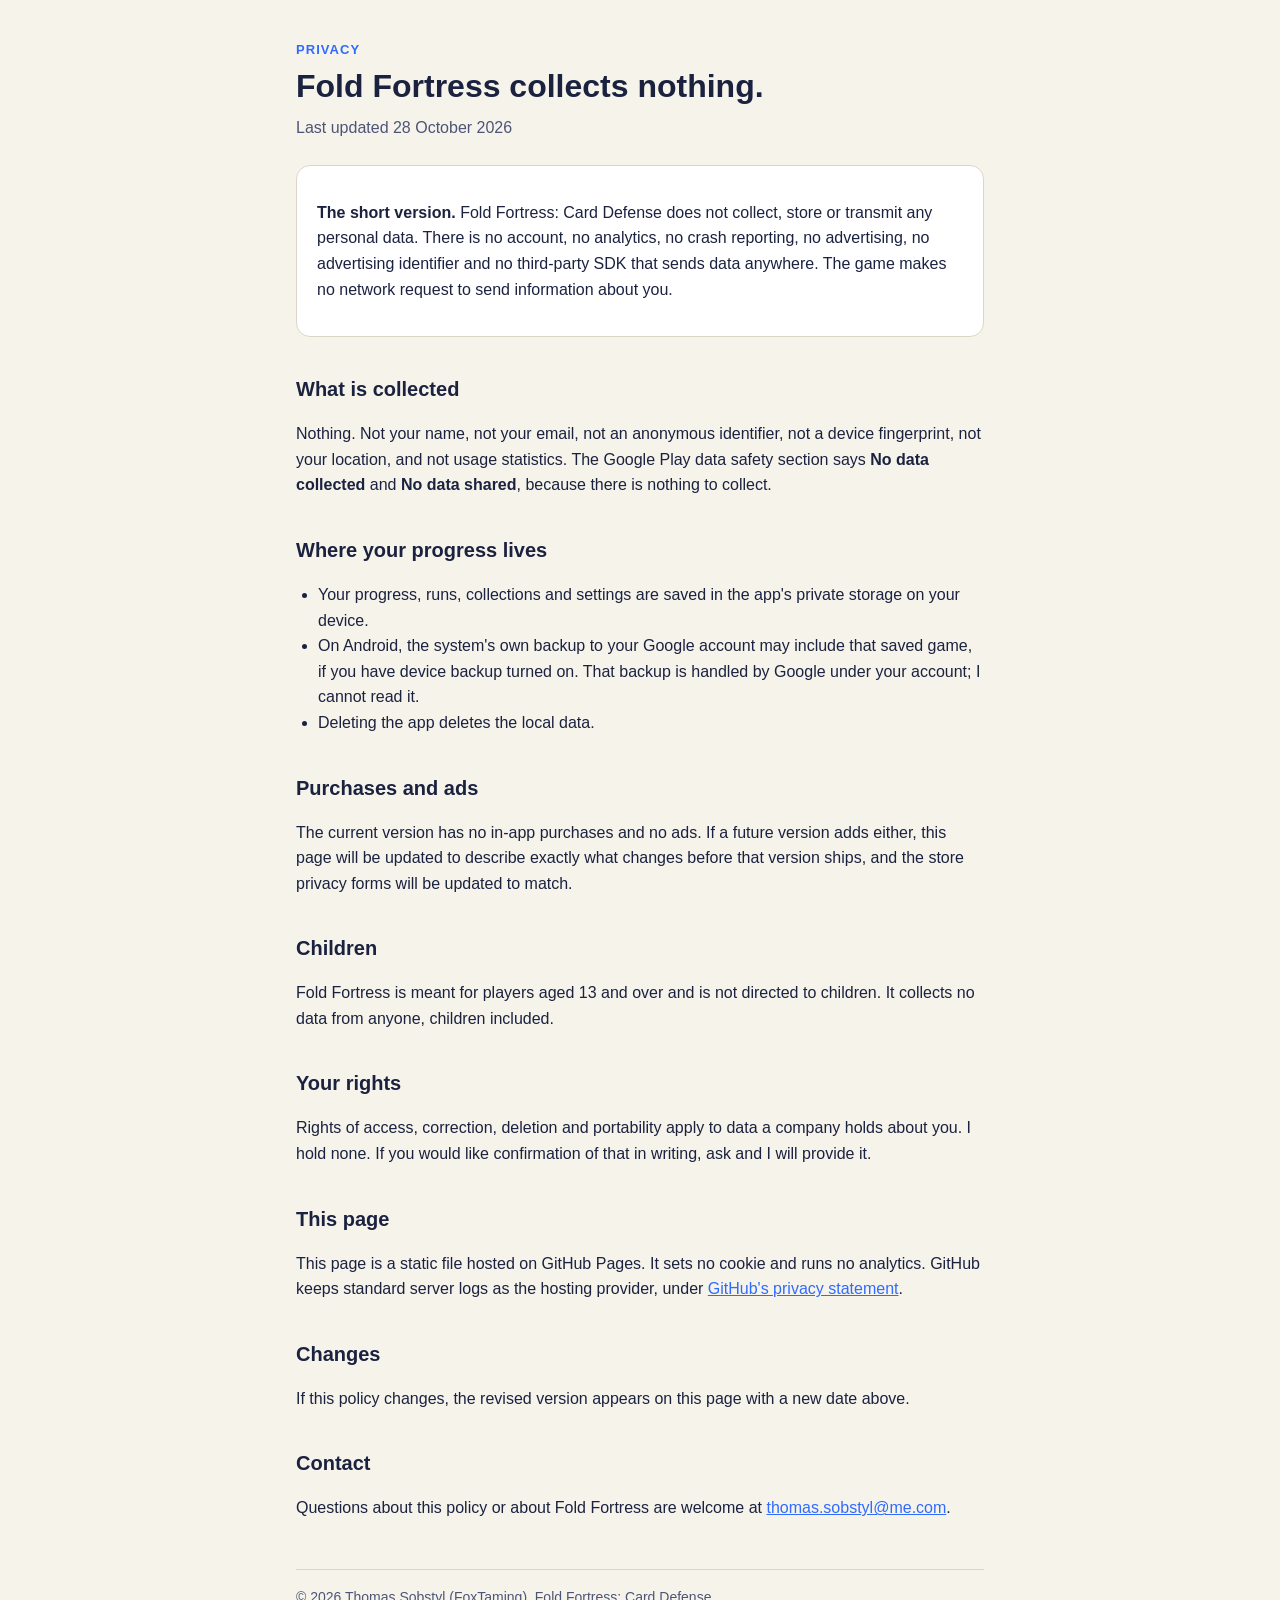
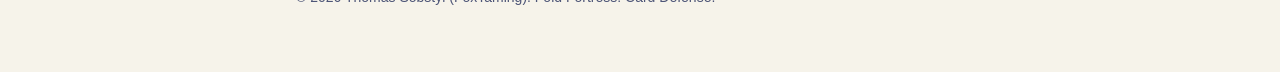
==== index.html @ e485d519 "Add the Fold Fortress privacy policy page Co-Authored-By: Claude Opus 5.5 <noreply@anthropic.com>" ====
<!DOCTYPE html>
<html lang="en">
<head>
<meta charset="utf-8">
<meta name="viewport" content="width=device-width,initial-scale=1">
<title>Fold Fortress: Card Defense</title>
<meta http-equiv="refresh" content="0; url=privacy.html">
<style>body { margin: 0; padding: 40px 16px; background: #f6f3ea; color: #1b2240; font-family: -apple-system, BlinkMacSystemFont, "Segoe UI", Roboto, sans-serif; }</style>
</head>
<body>
<p>Fold Fortress: Card Defense. <a href="privacy.html">Privacy policy</a>.</p>
</body>
</html>
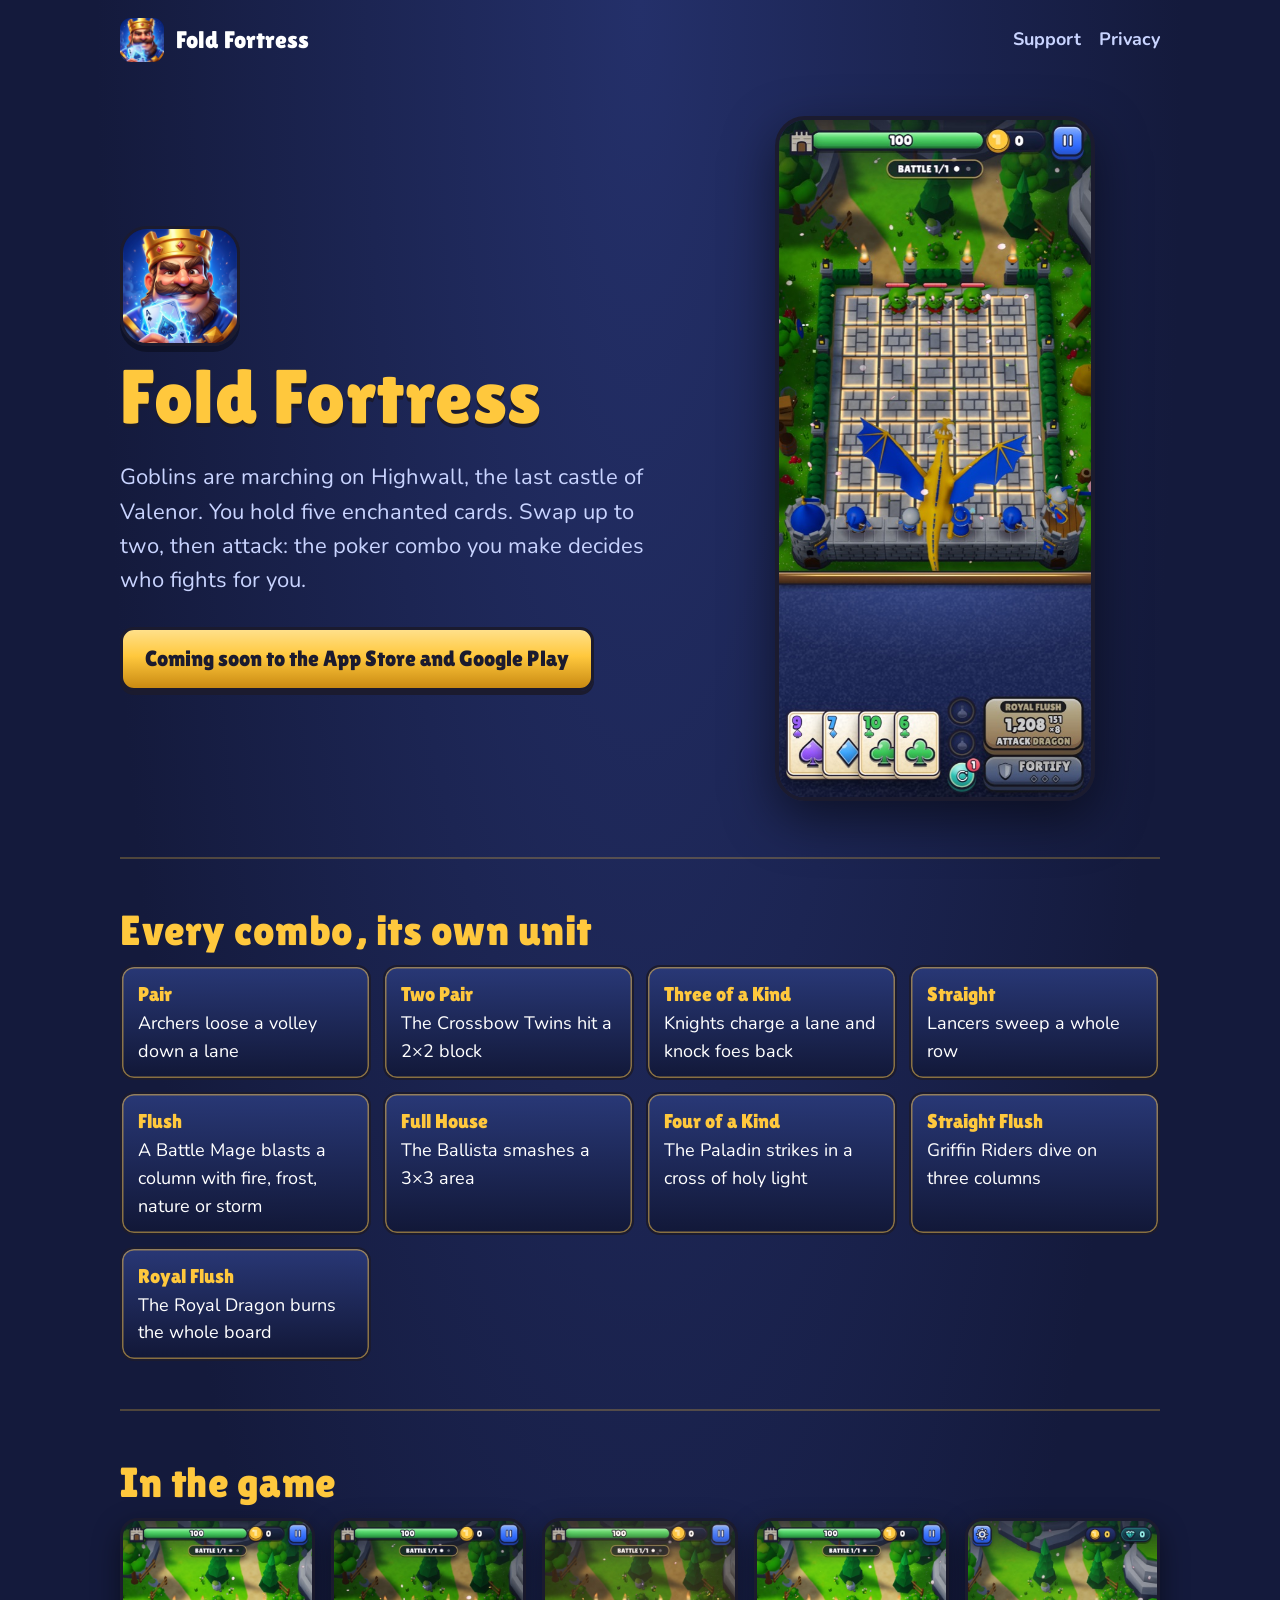
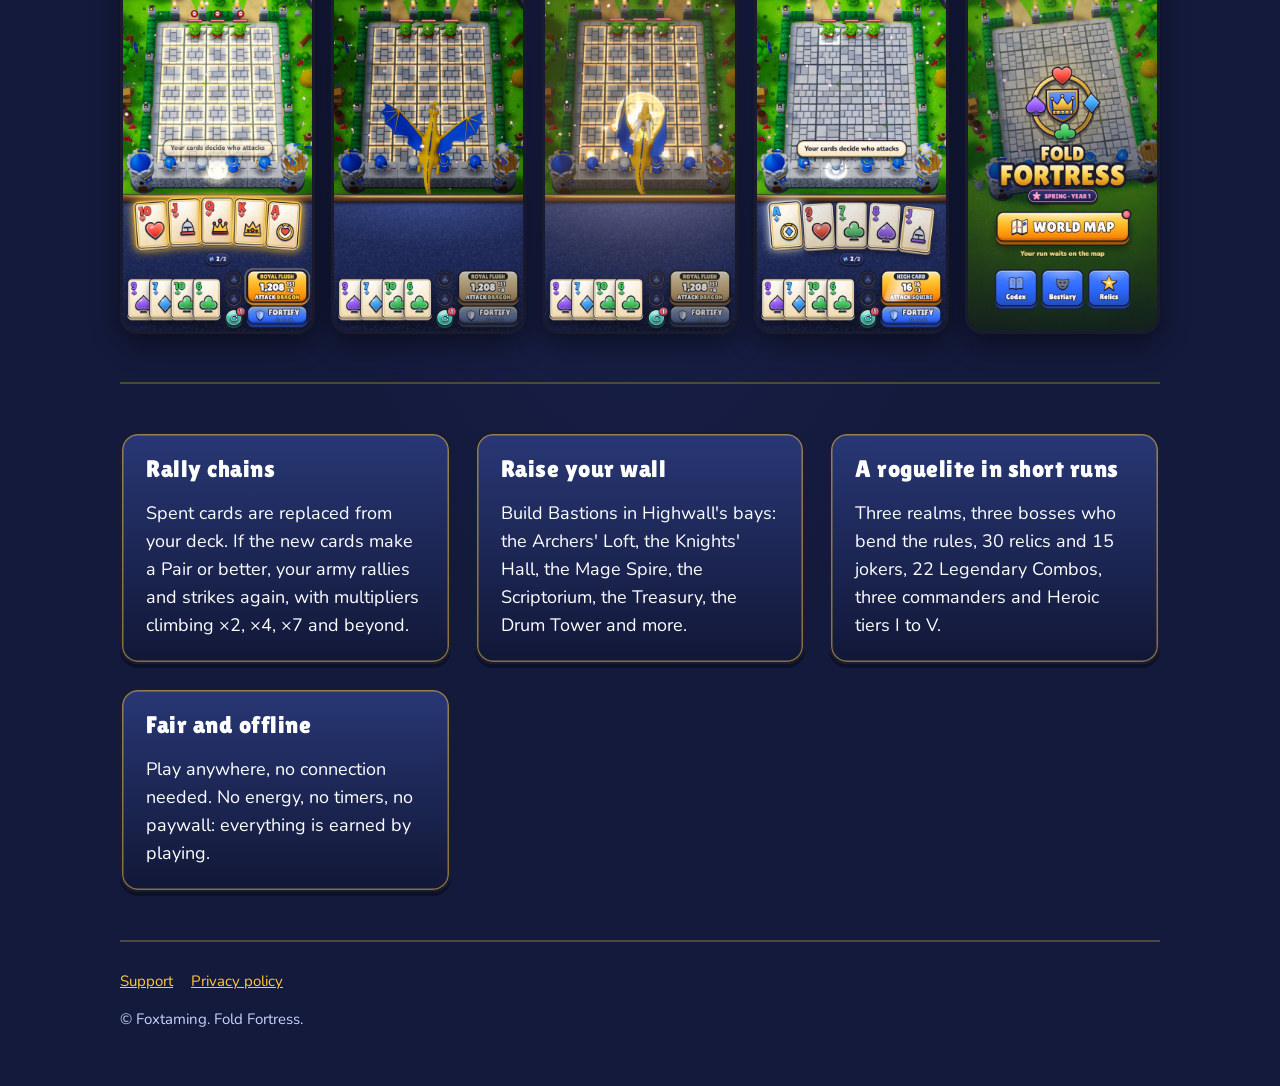
==== commit e4619c23: "Marketing and support pages for Fold Fortress (game d5bed38)" ====
--- a/index.html
+++ b/index.html
@@ -1,13 +1,103 @@
-<!DOCTYPE html>
+<!doctype html>
 <html lang="en">
-<head>
-<meta charset="utf-8">
-<meta name="viewport" content="width=device-width,initial-scale=1">
-<title>Fold Fortress: Card Defense</title>
-<meta http-equiv="refresh" content="0; url=privacy.html">
-<style>body { margin: 0; padding: 40px 16px; background: #f6f3ea; color: #1b2240; font-family: -apple-system, BlinkMacSystemFont, "Segoe UI", Roboto, sans-serif; }</style>
-</head>
-<body>
-<p>Fold Fortress: Card Defense. <a href="privacy.html">Privacy policy</a>.</p>
-</body>
+  <head>
+    <meta charset="utf-8" />
+    <meta name="viewport" content="width=device-width, initial-scale=1" />
+    <title>Fold Fortress: poker combos summon armies</title>
+    <meta
+      name="description"
+      content="Fold Fortress is a roguelite castle defense where every poker combo calls an army. Hold Highwall against the goblin horde."
+    />
+    <meta property="og:title" content="Fold Fortress" />
+    <meta property="og:description" content="Every poker combo calls an army. Hold the wall. Summon the dragon." />
+    <meta property="og:image" content="img/shot_2_dragon.jpg" />
+    <link rel="icon" href="img/icon_180.png" />
+    <link rel="apple-touch-icon" href="img/icon_180.png" />
+    <link rel="preconnect" href="https://fonts.googleapis.com" />
+    <link rel="preconnect" href="https://fonts.gstatic.com" crossorigin />
+    <link href="https://fonts.googleapis.com/css2?family=Lilita+One&family=Nunito:wght@400;700;800&display=swap" rel="stylesheet" />
+    <link rel="stylesheet" href="style.css" />
+  </head>
+  <body>
+    <div class="wrap">
+      <header class="top">
+        <a class="brand" href="./"><img src="img/icon_180.png" alt="" /><span>Fold Fortress</span></a>
+        <nav><a href="support.html">Support</a><a href="privacy.html">Privacy</a></nav>
+      </header>
+
+      <section class="hero">
+        <div>
+          <img class="icon" src="img/icon_256.png" alt="Fold Fortress app icon" />
+          <h1>Fold Fortress</h1>
+          <p class="lede">
+            Goblins are marching on Highwall, the last castle of Valenor. You hold five enchanted cards. Swap up to two,
+            then attack: the poker combo you make decides who fights for you.
+          </p>
+          <span class="badge">Coming soon to the App Store and Google Play</span>
+        </div>
+        <img class="phone" src="img/shot_2_dragon.jpg" alt="The Royal Dragon flying over the battlefield" />
+      </section>
+
+      <section class="band">
+        <h2>Every combo, its own unit</h2>
+        <ul class="combos">
+          <li><b>Pair</b>Archers loose a volley down a lane</li>
+          <li><b>Two Pair</b>The Crossbow Twins hit a 2×2 block</li>
+          <li><b>Three of a Kind</b>Knights charge a lane and knock foes back</li>
+          <li><b>Straight</b>Lancers sweep a whole row</li>
+          <li><b>Flush</b>A Battle Mage blasts a column with fire, frost, nature or storm</li>
+          <li><b>Full House</b>The Ballista smashes a 3×3 area</li>
+          <li><b>Four of a Kind</b>The Paladin strikes in a cross of holy light</li>
+          <li><b>Straight Flush</b>Griffin Riders dive on three columns</li>
+          <li><b>Royal Flush</b>The Royal Dragon burns the whole board</li>
+        </ul>
+      </section>
+
+      <section class="band">
+        <h2>In the game</h2>
+        <div class="shots">
+          <img src="img/shot_1_royal_hand.jpg" alt="A Royal Flush in hand, ready to call the dragon" loading="lazy" />
+          <img src="img/shot_2_dragon.jpg" alt="The Royal Dragon flying in" loading="lazy" />
+          <img src="img/shot_3_flames.jpg" alt="The dragon's flames over the board" loading="lazy" />
+          <img src="img/shot_4_battle.jpg" alt="A battle turn on Highwall" loading="lazy" />
+          <img src="img/shot_5_home.jpg" alt="The home screen" loading="lazy" />
+        </div>
+      </section>
+
+      <section class="band">
+        <div class="features">
+          <div class="card">
+            <h3>Rally chains</h3>
+            <p>
+              Spent cards are replaced from your deck. If the new cards make a Pair or better, your army rallies and
+              strikes again, with multipliers climbing ×2, ×4, ×7 and beyond.
+            </p>
+          </div>
+          <div class="card">
+            <h3>Raise your wall</h3>
+            <p>
+              Build Bastions in Highwall's bays: the Archers' Loft, the Knights' Hall, the Mage Spire, the Scriptorium,
+              the Treasury, the Drum Tower and more.
+            </p>
+          </div>
+          <div class="card">
+            <h3>A roguelite in short runs</h3>
+            <p>
+              Three realms, three bosses who bend the rules, 30 relics and 15 jokers, 22 Legendary Combos, three
+              commanders and Heroic tiers I to V.
+            </p>
+          </div>
+          <div class="card">
+            <h3>Fair and offline</h3>
+            <p>Play anywhere, no connection needed. No energy, no timers, no paywall: everything is earned by playing.</p>
+          </div>
+        </div>
+      </section>
+
+      <footer>
+        <a href="support.html">Support</a><a href="privacy.html">Privacy policy</a>
+        <p>© Foxtaming. Fold Fortress.</p>
+      </footer>
+    </div>
+  </body>
 </html>
--- a/style.css
+++ b/style.css
@@ -0,0 +1,257 @@
+/* Fold Fortress website (marketing and support pages), in the game's colours and fonts. */
+:root {
+  --ink: #1b1b2f;
+  --navy: #141a3c;
+  --navy-hi: #2a3a7a;
+  --gold: #ffc83d;
+  --gold-dark: #c98a12;
+  --royal-blue: #2f6bff;
+  --snow: #ffffff;
+  --mist: #c9d4ff;
+  --display: 'Lilita One', 'Arial Rounded MT Bold', system-ui, sans-serif;
+  --body: 'Nunito', system-ui, sans-serif;
+}
+
+* {
+  box-sizing: border-box;
+}
+
+html {
+  background: var(--navy);
+}
+
+body {
+  margin: 0;
+  color: var(--snow);
+  font-family: var(--body);
+  font-size: 18px;
+  line-height: 1.55;
+  background: radial-gradient(ellipse at top, #24306a 0%, var(--navy) 60%);
+}
+
+a {
+  color: var(--gold);
+}
+
+.wrap {
+  width: min(100% - 32px, 1040px);
+  margin-inline: auto;
+}
+
+header.top {
+  display: flex;
+  align-items: center;
+  justify-content: space-between;
+  gap: 16px;
+  padding: 18px 0;
+}
+
+header.top .brand {
+  display: flex;
+  align-items: center;
+  gap: 12px;
+  color: var(--snow);
+  font-family: var(--display);
+  font-size: 24px;
+  text-decoration: none;
+}
+
+header.top .brand img {
+  width: 44px;
+  height: 44px;
+  border-radius: 11px;
+}
+
+header.top nav a {
+  margin-left: 18px;
+  color: var(--mist);
+  text-decoration: none;
+  font-weight: 700;
+}
+
+header.top nav a:hover {
+  color: var(--gold);
+}
+
+h1,
+h2,
+h3 {
+  margin: 0 0 12px;
+  font-family: var(--display);
+  font-weight: 400;
+  line-height: 1.1;
+  letter-spacing: 0.5px;
+}
+
+h1 {
+  color: var(--gold);
+  font-size: clamp(44px, 8vw, 76px);
+  text-shadow: 0 4px 0 var(--ink);
+}
+
+h2 {
+  color: var(--gold);
+  font-size: clamp(30px, 5vw, 42px);
+}
+
+h3 {
+  font-size: 24px;
+}
+
+.hero {
+  display: grid;
+  grid-template-columns: 1.1fr 0.9fr;
+  align-items: center;
+  gap: 40px;
+  padding: 36px 0 56px;
+}
+
+.hero .icon {
+  width: 120px;
+  height: 120px;
+  border-radius: 27px;
+  border: 3px solid var(--ink);
+  box-shadow: 0 6px 0 rgba(0, 0, 0, 0.35);
+}
+
+.hero .lede {
+  font-size: 22px;
+  color: var(--mist);
+}
+
+.hero .phone {
+  justify-self: center;
+  width: min(100%, 320px);
+  border-radius: 30px;
+  border: 4px solid var(--ink);
+  box-shadow: 0 18px 50px rgba(0, 0, 0, 0.5);
+}
+
+.badge {
+  display: inline-block;
+  margin-top: 8px;
+  padding: 12px 22px;
+  border: 3px solid var(--ink);
+  border-radius: 14px;
+  background: linear-gradient(180deg, #ffe08a, var(--gold) 45%, var(--gold-dark));
+  box-shadow: 0 4px 0 var(--ink);
+  color: var(--ink);
+  font-family: var(--display);
+  font-size: 22px;
+  text-decoration: none;
+}
+
+.note {
+  color: var(--mist);
+  font-size: 15px;
+}
+
+section.band {
+  padding: 48px 0;
+  border-top: 2px solid rgba(255, 200, 61, 0.25);
+}
+
+.combos {
+  display: grid;
+  grid-template-columns: repeat(auto-fill, minmax(230px, 1fr));
+  gap: 12px;
+  margin: 0;
+  padding: 0;
+  list-style: none;
+}
+
+.combos li {
+  padding: 12px 16px;
+  border: 2px solid var(--ink);
+  border-radius: 14px;
+  background: linear-gradient(180deg, rgba(42, 58, 122, 0.92), rgba(17, 23, 54, 0.92));
+  box-shadow: inset 0 0 0 1.5px rgba(233, 185, 73, 0.55);
+}
+
+.combos b {
+  display: block;
+  color: var(--gold);
+  font-family: var(--display);
+  font-weight: 400;
+  font-size: 20px;
+}
+
+.shots {
+  display: grid;
+  grid-template-columns: repeat(auto-fill, minmax(180px, 1fr));
+  gap: 16px;
+}
+
+.shots img {
+  width: 100%;
+  border-radius: 18px;
+  border: 3px solid var(--ink);
+  box-shadow: 0 10px 28px rgba(0, 0, 0, 0.45);
+}
+
+.features {
+  display: grid;
+  grid-template-columns: repeat(auto-fill, minmax(280px, 1fr));
+  gap: 24px;
+}
+
+.card {
+  padding: 22px 24px;
+  border: 2px solid var(--ink);
+  border-radius: 18px;
+  background: linear-gradient(180deg, rgba(42, 58, 122, 0.92), rgba(17, 23, 54, 0.92));
+  box-shadow:
+    inset 0 0 0 1.5px rgba(233, 185, 73, 0.55),
+    0 4px 0 rgba(0, 0, 0, 0.35);
+}
+
+main.page .card h2 {
+  color: var(--snow);
+  font-size: 24px;
+}
+
+.card p:last-child,
+.card ul:last-child {
+  margin-bottom: 0;
+}
+
+main.page {
+  padding: 24px 0 56px;
+}
+
+main.page .card {
+  margin-bottom: 20px;
+}
+
+.mail {
+  font-size: 22px;
+  font-weight: 800;
+  word-break: break-all;
+}
+
+footer {
+  padding: 28px 0 40px;
+  border-top: 2px solid rgba(255, 200, 61, 0.25);
+  color: var(--mist);
+  font-size: 15px;
+}
+
+footer a {
+  margin-right: 18px;
+}
+
+@media (max-width: 760px) {
+  .hero {
+    grid-template-columns: 1fr;
+    gap: 28px;
+    padding-top: 16px;
+  }
+
+  header.top nav a {
+    margin-left: 12px;
+  }
+
+  header.top .brand span {
+    display: none;
+  }
+}
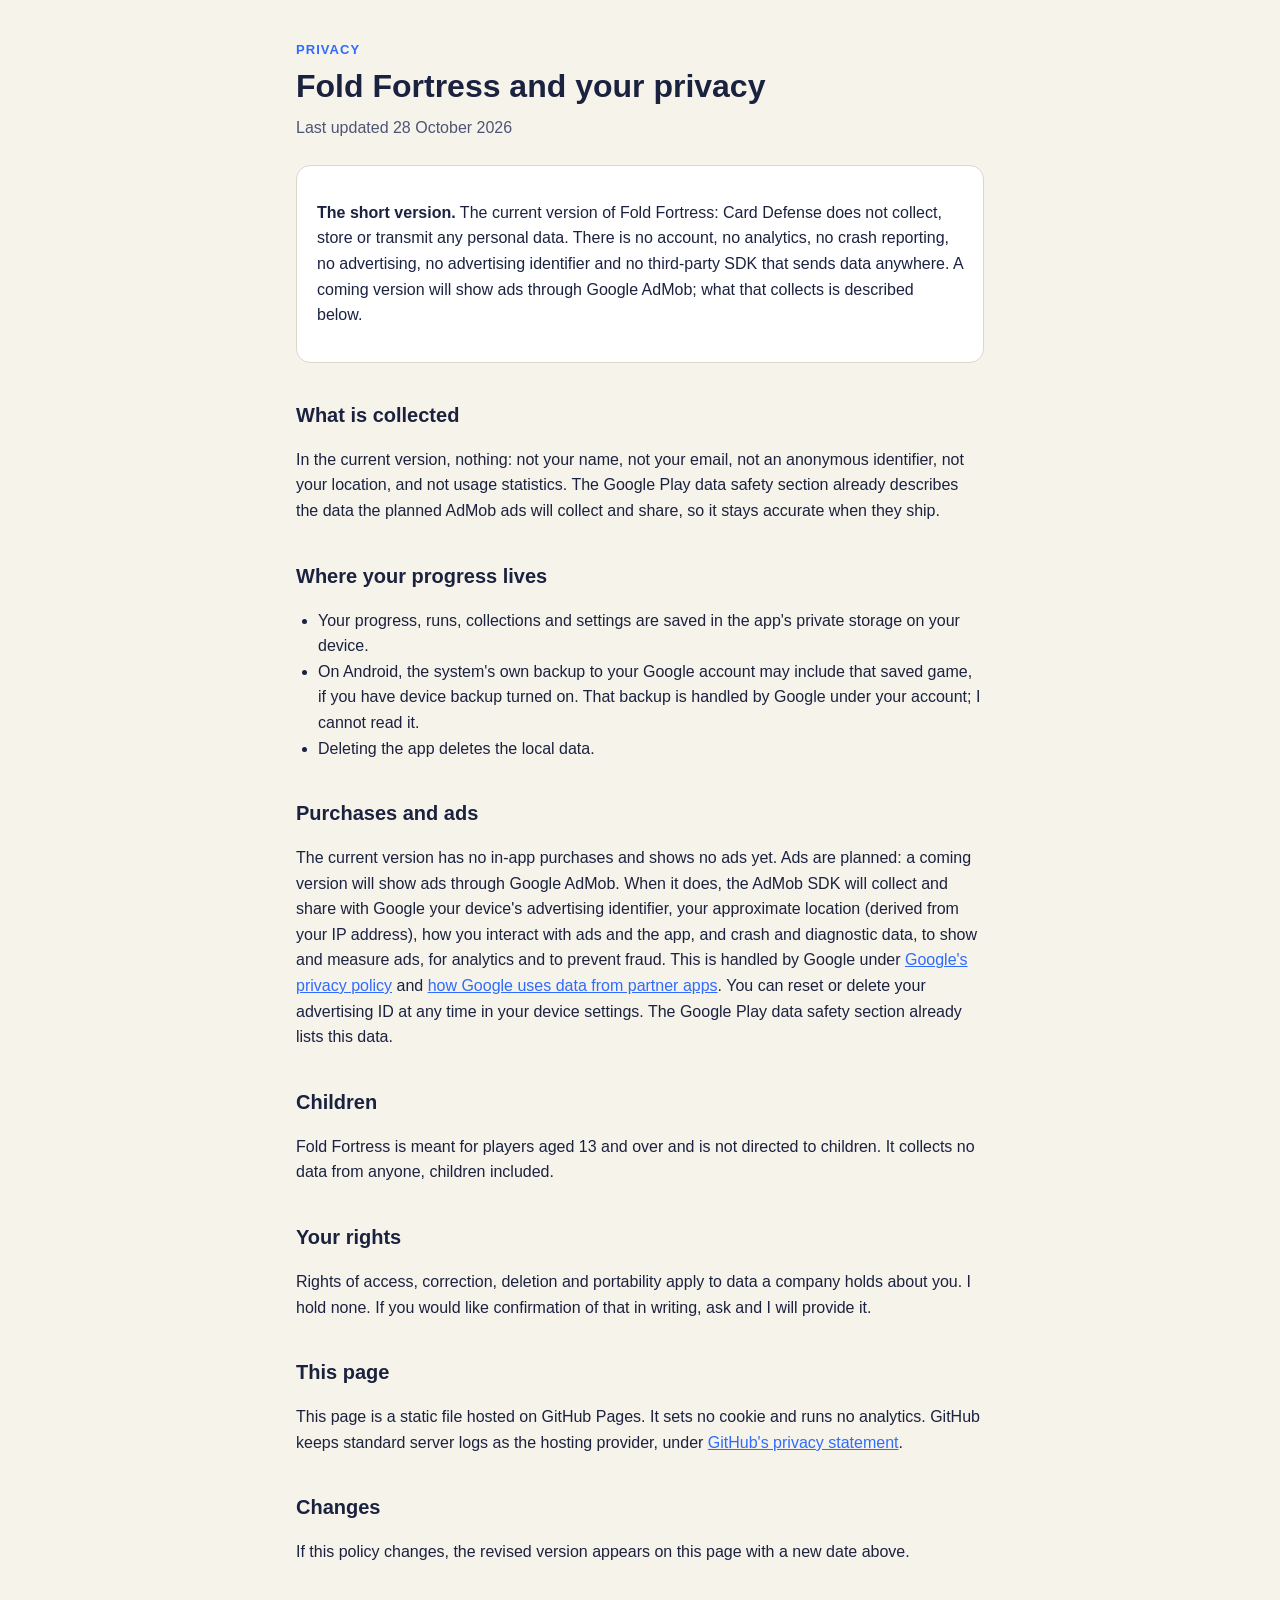
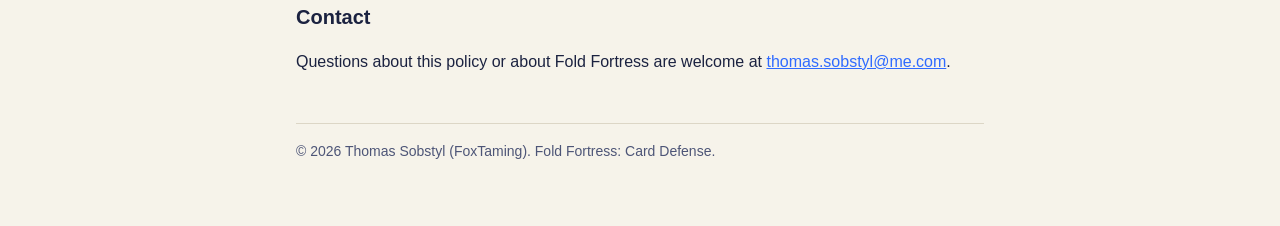
==== commit c753177b: "Add Open Graph and Twitter card tags to the site pages Town-Errand: E-0016  Co-Authored-By: Claude S" ====
--- a/index.html
+++ b/index.html
@@ -1,103 +1,22 @@
-<!doctype html>
+<!DOCTYPE html>
 <html lang="en">
-  <head>
-    <meta charset="utf-8" />
-    <meta name="viewport" content="width=device-width, initial-scale=1" />
-    <title>Fold Fortress: poker combos summon armies</title>
-    <meta
-      name="description"
-      content="Fold Fortress is a roguelite castle defense where every poker combo calls an army. Hold Highwall against the goblin horde."
-    />
-    <meta property="og:title" content="Fold Fortress" />
-    <meta property="og:description" content="Every poker combo calls an army. Hold the wall. Summon the dragon." />
-    <meta property="og:image" content="img/shot_2_dragon.jpg" />
-    <link rel="icon" href="img/icon_180.png" />
-    <link rel="apple-touch-icon" href="img/icon_180.png" />
-    <link rel="preconnect" href="https://fonts.googleapis.com" />
-    <link rel="preconnect" href="https://fonts.gstatic.com" crossorigin />
-    <link href="https://fonts.googleapis.com/css2?family=Lilita+One&family=Nunito:wght@400;700;800&display=swap" rel="stylesheet" />
-    <link rel="stylesheet" href="style.css" />
-  </head>
-  <body>
-    <div class="wrap">
-      <header class="top">
-        <a class="brand" href="./"><img src="img/icon_180.png" alt="" /><span>Fold Fortress</span></a>
-        <nav><a href="support.html">Support</a><a href="privacy.html">Privacy</a></nav>
-      </header>
-
-      <section class="hero">
-        <div>
-          <img class="icon" src="img/icon_256.png" alt="Fold Fortress app icon" />
-          <h1>Fold Fortress</h1>
-          <p class="lede">
-            Goblins are marching on Highwall, the last castle of Valenor. You hold five enchanted cards. Swap up to two,
-            then attack: the poker combo you make decides who fights for you.
-          </p>
-          <span class="badge">Coming soon to the App Store and Google Play</span>
-        </div>
-        <img class="phone" src="img/shot_2_dragon.jpg" alt="The Royal Dragon flying over the battlefield" />
-      </section>
-
-      <section class="band">
-        <h2>Every combo, its own unit</h2>
-        <ul class="combos">
-          <li><b>Pair</b>Archers loose a volley down a lane</li>
-          <li><b>Two Pair</b>The Crossbow Twins hit a 2×2 block</li>
-          <li><b>Three of a Kind</b>Knights charge a lane and knock foes back</li>
-          <li><b>Straight</b>Lancers sweep a whole row</li>
-          <li><b>Flush</b>A Battle Mage blasts a column with fire, frost, nature or storm</li>
-          <li><b>Full House</b>The Ballista smashes a 3×3 area</li>
-          <li><b>Four of a Kind</b>The Paladin strikes in a cross of holy light</li>
-          <li><b>Straight Flush</b>Griffin Riders dive on three columns</li>
-          <li><b>Royal Flush</b>The Royal Dragon burns the whole board</li>
-        </ul>
-      </section>
-
-      <section class="band">
-        <h2>In the game</h2>
-        <div class="shots">
-          <img src="img/shot_1_royal_hand.jpg" alt="A Royal Flush in hand, ready to call the dragon" loading="lazy" />
-          <img src="img/shot_2_dragon.jpg" alt="The Royal Dragon flying in" loading="lazy" />
-          <img src="img/shot_3_flames.jpg" alt="The dragon's flames over the board" loading="lazy" />
-          <img src="img/shot_4_battle.jpg" alt="A battle turn on Highwall" loading="lazy" />
-          <img src="img/shot_5_home.jpg" alt="The home screen" loading="lazy" />
-        </div>
-      </section>
-
-      <section class="band">
-        <div class="features">
-          <div class="card">
-            <h3>Rally chains</h3>
-            <p>
-              Spent cards are replaced from your deck. If the new cards make a Pair or better, your army rallies and
-              strikes again, with multipliers climbing ×2, ×4, ×7 and beyond.
-            </p>
-          </div>
-          <div class="card">
-            <h3>Raise your wall</h3>
-            <p>
-              Build Bastions in Highwall's bays: the Archers' Loft, the Knights' Hall, the Mage Spire, the Scriptorium,
-              the Treasury, the Drum Tower and more.
-            </p>
-          </div>
-          <div class="card">
-            <h3>A roguelite in short runs</h3>
-            <p>
-              Three realms, three bosses who bend the rules, 30 relics and 15 jokers, 22 Legendary Combos, three
-              commanders and Heroic tiers I to V.
-            </p>
-          </div>
-          <div class="card">
-            <h3>Fair and offline</h3>
-            <p>Play anywhere, no connection needed. No energy, no timers, no paywall: everything is earned by playing.</p>
-          </div>
-        </div>
-      </section>
-
-      <footer>
-        <a href="support.html">Support</a><a href="privacy.html">Privacy policy</a>
-        <p>© Foxtaming. Fold Fortress.</p>
-      </footer>
-    </div>
-  </body>
+<head>
+<meta charset="utf-8">
+<meta name="viewport" content="width=device-width,initial-scale=1">
+<title>Fold Fortress: Card Defense</title>
+<meta name="description" content="Fold Fortress: Card Defense. Privacy policy.">
+<meta name="theme-color" content="#14204a">
+<meta property="og:type" content="website">
+<meta property="og:title" content="Fold Fortress: Card Defense">
+<meta property="og:description" content="Fold Fortress: Card Defense. Privacy policy.">
+<meta property="og:url" content="https://fox1304.github.io/fold-fortress-site/">
+<meta name="twitter:card" content="summary">
+<meta name="twitter:title" content="Fold Fortress: Card Defense">
+<meta name="twitter:description" content="Fold Fortress: Card Defense. Privacy policy.">
+<meta http-equiv="refresh" content="0; url=privacy.html">
+<style>body { margin: 0; padding: 40px 16px; background: #f6f3ea; color: #1b2240; font-family: -apple-system, BlinkMacSystemFont, "Segoe UI", Roboto, sans-serif; }</style>
+</head>
+<body>
+<p>Fold Fortress: Card Defense. <a href="privacy.html">Privacy policy</a>.</p>
+</body>
 </html>
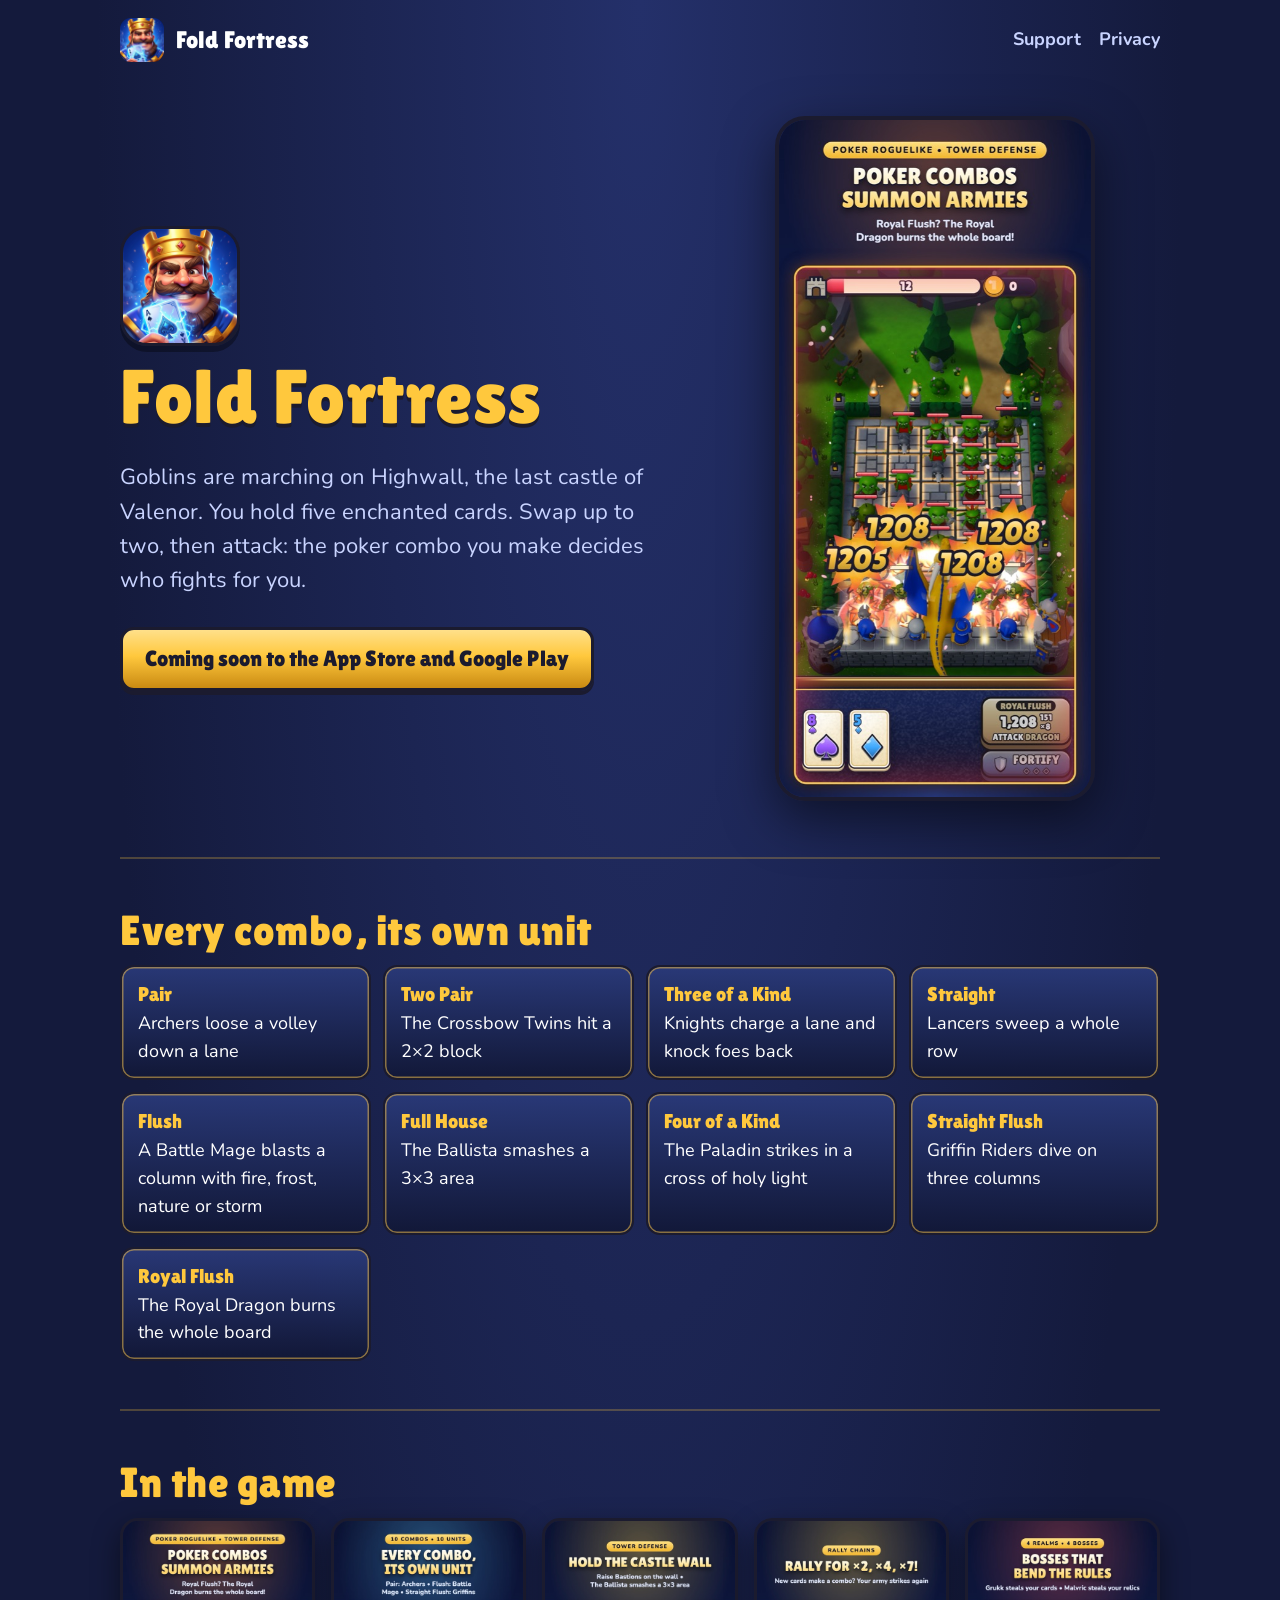
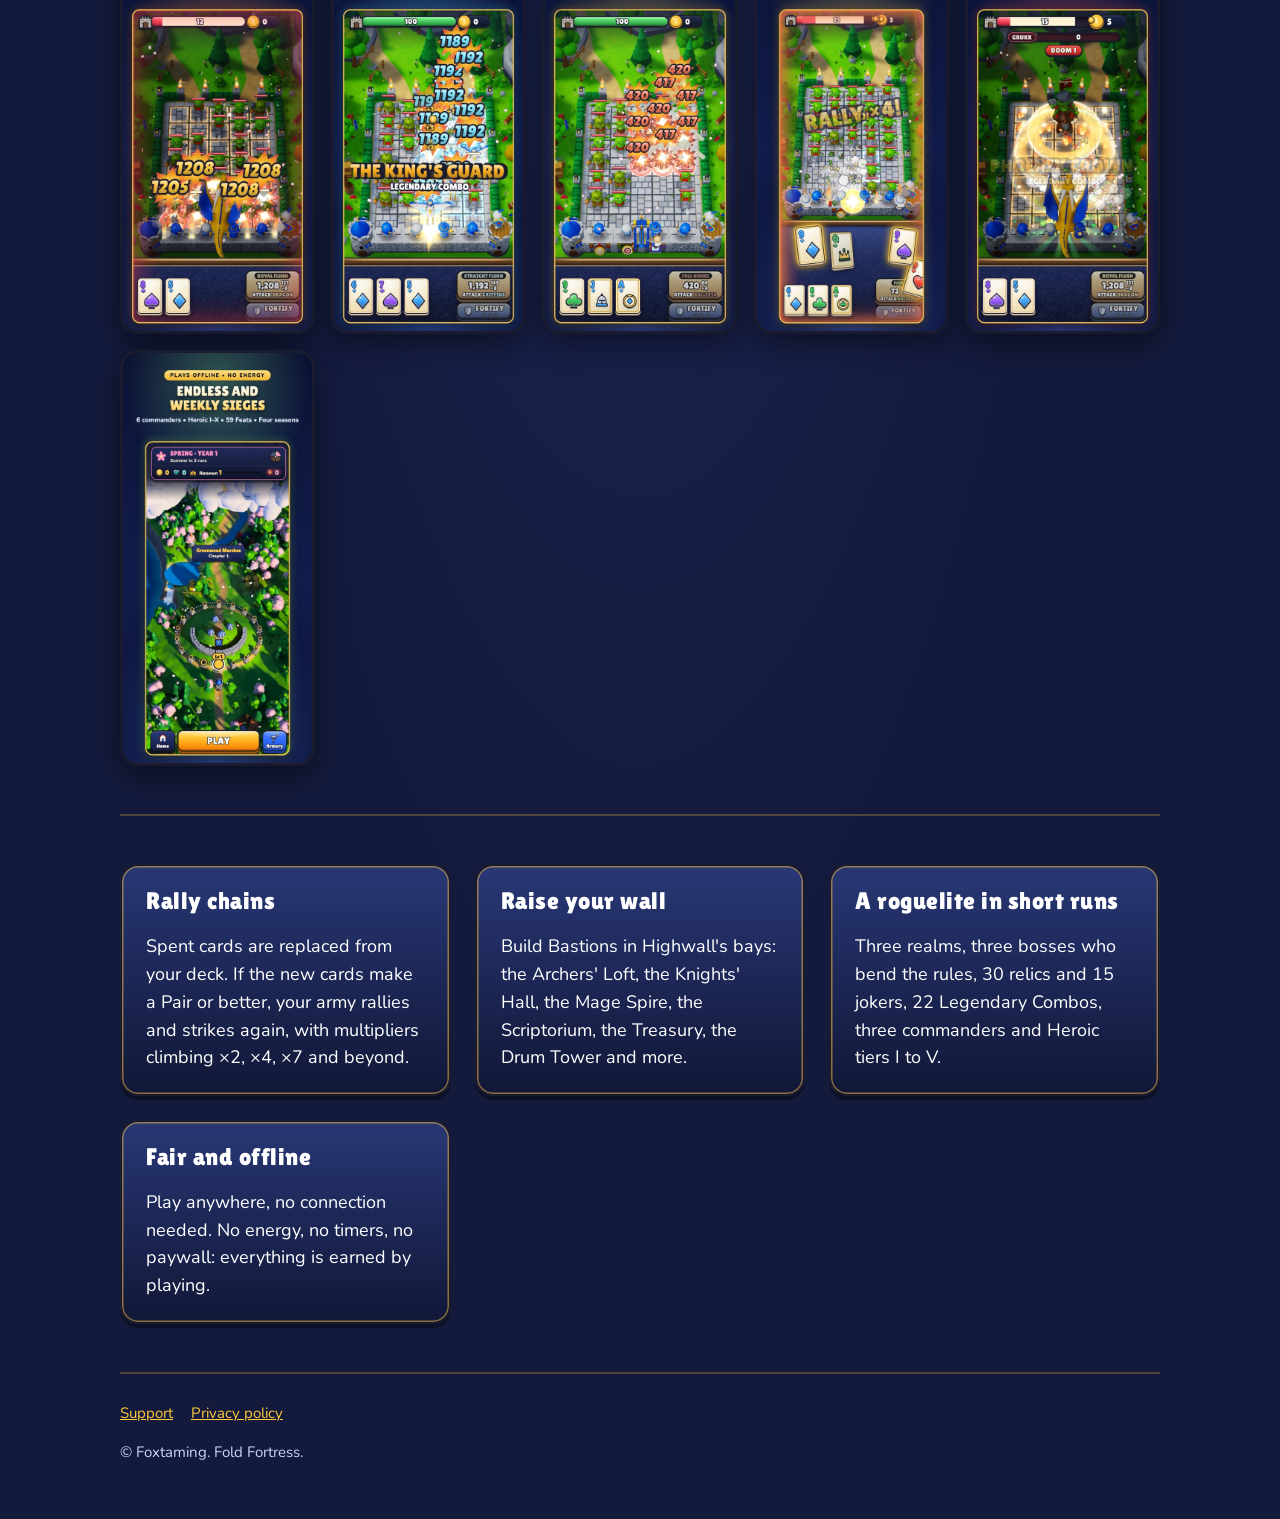
==== commit 3df16743: "Marketing and support pages for Fold Fortress (game 5ef8310)" ====
--- a/index.html
+++ b/index.html
@@ -1,22 +1,109 @@
-<!DOCTYPE html>
+<!doctype html>
 <html lang="en">
-<head>
-<meta charset="utf-8">
-<meta name="viewport" content="width=device-width,initial-scale=1">
-<title>Fold Fortress: Card Defense</title>
-<meta name="description" content="Fold Fortress: Card Defense. Privacy policy.">
-<meta name="theme-color" content="#14204a">
-<meta property="og:type" content="website">
-<meta property="og:title" content="Fold Fortress: Card Defense">
-<meta property="og:description" content="Fold Fortress: Card Defense. Privacy policy.">
-<meta property="og:url" content="https://fox1304.github.io/fold-fortress-site/">
-<meta name="twitter:card" content="summary">
-<meta name="twitter:title" content="Fold Fortress: Card Defense">
-<meta name="twitter:description" content="Fold Fortress: Card Defense. Privacy policy.">
-<meta http-equiv="refresh" content="0; url=privacy.html">
-<style>body { margin: 0; padding: 40px 16px; background: #f6f3ea; color: #1b2240; font-family: -apple-system, BlinkMacSystemFont, "Segoe UI", Roboto, sans-serif; }</style>
-</head>
-<body>
-<p>Fold Fortress: Card Defense. <a href="privacy.html">Privacy policy</a>.</p>
-</body>
+  <head>
+    <meta charset="utf-8" />
+    <meta name="viewport" content="width=device-width, initial-scale=1" />
+    <title>Fold Fortress: poker combos summon armies</title>
+    <meta
+      name="description"
+      content="Fold Fortress is a roguelite castle defense where every poker combo calls an army. Hold Highwall against the goblin horde."
+    />
+    <meta property="og:title" content="Fold Fortress" />
+    <meta property="og:description" content="Every poker combo calls an army. Hold the wall. Summon the dragon." />
+    <meta property="og:image" content="img/shot_1_dragon.jpg" />
+    <link rel="icon" href="img/icon_180.png" />
+    <link rel="apple-touch-icon" href="img/icon_180.png" />
+    <link rel="preconnect" href="https://fonts.googleapis.com" />
+    <link rel="preconnect" href="https://fonts.gstatic.com" crossorigin />
+    <link
+      href="https://fonts.googleapis.com/css2?family=Lilita+One&family=Nunito:wght@400;700;800&display=swap"
+      rel="stylesheet"
+    />
+    <link rel="stylesheet" href="style.css" />
+  </head>
+  <body>
+    <div class="wrap">
+      <header class="top">
+        <a class="brand" href="./"><img src="img/icon_180.png" alt="" /><span>Fold Fortress</span></a>
+        <nav><a href="support.html">Support</a><a href="privacy.html">Privacy</a></nav>
+      </header>
+
+      <section class="hero">
+        <div>
+          <img class="icon" src="img/icon_256.png" alt="Fold Fortress app icon" />
+          <h1>Fold Fortress</h1>
+          <p class="lede">
+            Goblins are marching on Highwall, the last castle of Valenor. You hold five enchanted cards. Swap up to two,
+            then attack: the poker combo you make decides who fights for you.
+          </p>
+          <span class="badge">Coming soon to the App Store and Google Play</span>
+        </div>
+        <img class="phone" src="img/shot_1_dragon.jpg" alt="The Royal Dragon flying over the battlefield" />
+      </section>
+
+      <section class="band">
+        <h2>Every combo, its own unit</h2>
+        <ul class="combos">
+          <li><b>Pair</b>Archers loose a volley down a lane</li>
+          <li><b>Two Pair</b>The Crossbow Twins hit a 2×2 block</li>
+          <li><b>Three of a Kind</b>Knights charge a lane and knock foes back</li>
+          <li><b>Straight</b>Lancers sweep a whole row</li>
+          <li><b>Flush</b>A Battle Mage blasts a column with fire, frost, nature or storm</li>
+          <li><b>Full House</b>The Ballista smashes a 3×3 area</li>
+          <li><b>Four of a Kind</b>The Paladin strikes in a cross of holy light</li>
+          <li><b>Straight Flush</b>Griffin Riders dive on three columns</li>
+          <li><b>Royal Flush</b>The Royal Dragon burns the whole board</li>
+        </ul>
+      </section>
+
+      <section class="band">
+        <h2>In the game</h2>
+        <div class="shots">
+          <img src="img/shot_1_dragon.jpg" alt="The Royal Dragon breathing fire over the battlefield" loading="lazy" />
+          <img src="img/shot_2_units.jpg" alt="A straight flush sending archers, knights and mages into battle" loading="lazy" />
+          <img src="img/shot_3_bastions.jpg" alt="Bastions built on the fortress wall" loading="lazy" />
+          <img src="img/shot_4_rally.jpg" alt="A Rally chain of combos" loading="lazy" />
+          <img src="img/shot_5_boss.jpg" alt="A realm boss falling" loading="lazy" />
+          <img src="img/shot_7_map.jpg" alt="The world map with Endless and Weekly Sieges" loading="lazy" />
+        </div>
+      </section>
+
+      <section class="band">
+        <div class="features">
+          <div class="card">
+            <h3>Rally chains</h3>
+            <p>
+              Spent cards are replaced from your deck. If the new cards make a Pair or better, your army rallies and
+              strikes again, with multipliers climbing ×2, ×4, ×7 and beyond.
+            </p>
+          </div>
+          <div class="card">
+            <h3>Raise your wall</h3>
+            <p>
+              Build Bastions in Highwall's bays: the Archers' Loft, the Knights' Hall, the Mage Spire, the Scriptorium,
+              the Treasury, the Drum Tower and more.
+            </p>
+          </div>
+          <div class="card">
+            <h3>A roguelite in short runs</h3>
+            <p>
+              Three realms, three bosses who bend the rules, 30 relics and 15 jokers, 22 Legendary Combos, three
+              commanders and Heroic tiers I to V.
+            </p>
+          </div>
+          <div class="card">
+            <h3>Fair and offline</h3>
+            <p>
+              Play anywhere, no connection needed. No energy, no timers, no paywall: everything is earned by playing.
+            </p>
+          </div>
+        </div>
+      </section>
+
+      <footer>
+        <a href="support.html">Support</a><a href="privacy.html">Privacy policy</a>
+        <p>© Foxtaming. Fold Fortress.</p>
+      </footer>
+    </div>
+  </body>
 </html>
--- a/style.css
+++ b/style.css
@@ -0,0 +1,257 @@
+/* Fold Fortress website (marketing and support pages), in the game's colours and fonts. */
+:root {
+  --ink: #1b1b2f;
+  --navy: #141a3c;
+  --navy-hi: #2a3a7a;
+  --gold: #ffc83d;
+  --gold-dark: #c98a12;
+  --royal-blue: #2f6bff;
+  --snow: #ffffff;
+  --mist: #c9d4ff;
+  --display: 'Lilita One', 'Arial Rounded MT Bold', system-ui, sans-serif;
+  --body: 'Nunito', system-ui, sans-serif;
+}
+
+* {
+  box-sizing: border-box;
+}
+
+html {
+  background: var(--navy);
+}
+
+body {
+  margin: 0;
+  color: var(--snow);
+  font-family: var(--body);
+  font-size: 18px;
+  line-height: 1.55;
+  background: radial-gradient(ellipse at top, #24306a 0%, var(--navy) 60%);
+}
+
+a {
+  color: var(--gold);
+}
+
+.wrap {
+  width: min(100% - 32px, 1040px);
+  margin-inline: auto;
+}
+
+header.top {
+  display: flex;
+  align-items: center;
+  justify-content: space-between;
+  gap: 16px;
+  padding: 18px 0;
+}
+
+header.top .brand {
+  display: flex;
+  align-items: center;
+  gap: 12px;
+  color: var(--snow);
+  font-family: var(--display);
+  font-size: 24px;
+  text-decoration: none;
+}
+
+header.top .brand img {
+  width: 44px;
+  height: 44px;
+  border-radius: 11px;
+}
+
+header.top nav a {
+  margin-left: 18px;
+  color: var(--mist);
+  text-decoration: none;
+  font-weight: 700;
+}
+
+header.top nav a:hover {
+  color: var(--gold);
+}
+
+h1,
+h2,
+h3 {
+  margin: 0 0 12px;
+  font-family: var(--display);
+  font-weight: 400;
+  line-height: 1.1;
+  letter-spacing: 0.5px;
+}
+
+h1 {
+  color: var(--gold);
+  font-size: clamp(44px, 8vw, 76px);
+  text-shadow: 0 4px 0 var(--ink);
+}
+
+h2 {
+  color: var(--gold);
+  font-size: clamp(30px, 5vw, 42px);
+}
+
+h3 {
+  font-size: 24px;
+}
+
+.hero {
+  display: grid;
+  grid-template-columns: 1.1fr 0.9fr;
+  align-items: center;
+  gap: 40px;
+  padding: 36px 0 56px;
+}
+
+.hero .icon {
+  width: 120px;
+  height: 120px;
+  border-radius: 27px;
+  border: 3px solid var(--ink);
+  box-shadow: 0 6px 0 rgba(0, 0, 0, 0.35);
+}
+
+.hero .lede {
+  font-size: 22px;
+  color: var(--mist);
+}
+
+.hero .phone {
+  justify-self: center;
+  width: min(100%, 320px);
+  border-radius: 30px;
+  border: 4px solid var(--ink);
+  box-shadow: 0 18px 50px rgba(0, 0, 0, 0.5);
+}
+
+.badge {
+  display: inline-block;
+  margin-top: 8px;
+  padding: 12px 22px;
+  border: 3px solid var(--ink);
+  border-radius: 14px;
+  background: linear-gradient(180deg, #ffe08a, var(--gold) 45%, var(--gold-dark));
+  box-shadow: 0 4px 0 var(--ink);
+  color: var(--ink);
+  font-family: var(--display);
+  font-size: 22px;
+  text-decoration: none;
+}
+
+.note {
+  color: var(--mist);
+  font-size: 15px;
+}
+
+section.band {
+  padding: 48px 0;
+  border-top: 2px solid rgba(255, 200, 61, 0.25);
+}
+
+.combos {
+  display: grid;
+  grid-template-columns: repeat(auto-fill, minmax(230px, 1fr));
+  gap: 12px;
+  margin: 0;
+  padding: 0;
+  list-style: none;
+}
+
+.combos li {
+  padding: 12px 16px;
+  border: 2px solid var(--ink);
+  border-radius: 14px;
+  background: linear-gradient(180deg, rgba(42, 58, 122, 0.92), rgba(17, 23, 54, 0.92));
+  box-shadow: inset 0 0 0 1.5px rgba(233, 185, 73, 0.55);
+}
+
+.combos b {
+  display: block;
+  color: var(--gold);
+  font-family: var(--display);
+  font-weight: 400;
+  font-size: 20px;
+}
+
+.shots {
+  display: grid;
+  grid-template-columns: repeat(auto-fill, minmax(180px, 1fr));
+  gap: 16px;
+}
+
+.shots img {
+  width: 100%;
+  border-radius: 18px;
+  border: 3px solid var(--ink);
+  box-shadow: 0 10px 28px rgba(0, 0, 0, 0.45);
+}
+
+.features {
+  display: grid;
+  grid-template-columns: repeat(auto-fill, minmax(280px, 1fr));
+  gap: 24px;
+}
+
+.card {
+  padding: 22px 24px;
+  border: 2px solid var(--ink);
+  border-radius: 18px;
+  background: linear-gradient(180deg, rgba(42, 58, 122, 0.92), rgba(17, 23, 54, 0.92));
+  box-shadow:
+    inset 0 0 0 1.5px rgba(233, 185, 73, 0.55),
+    0 4px 0 rgba(0, 0, 0, 0.35);
+}
+
+main.page .card h2 {
+  color: var(--snow);
+  font-size: 24px;
+}
+
+.card p:last-child,
+.card ul:last-child {
+  margin-bottom: 0;
+}
+
+main.page {
+  padding: 24px 0 56px;
+}
+
+main.page .card {
+  margin-bottom: 20px;
+}
+
+.mail {
+  font-size: 22px;
+  font-weight: 800;
+  word-break: break-all;
+}
+
+footer {
+  padding: 28px 0 40px;
+  border-top: 2px solid rgba(255, 200, 61, 0.25);
+  color: var(--mist);
+  font-size: 15px;
+}
+
+footer a {
+  margin-right: 18px;
+}
+
+@media (max-width: 760px) {
+  .hero {
+    grid-template-columns: 1fr;
+    gap: 28px;
+    padding-top: 16px;
+  }
+
+  header.top nav a {
+    margin-left: 12px;
+  }
+
+  header.top .brand span {
+    display: none;
+  }
+}
